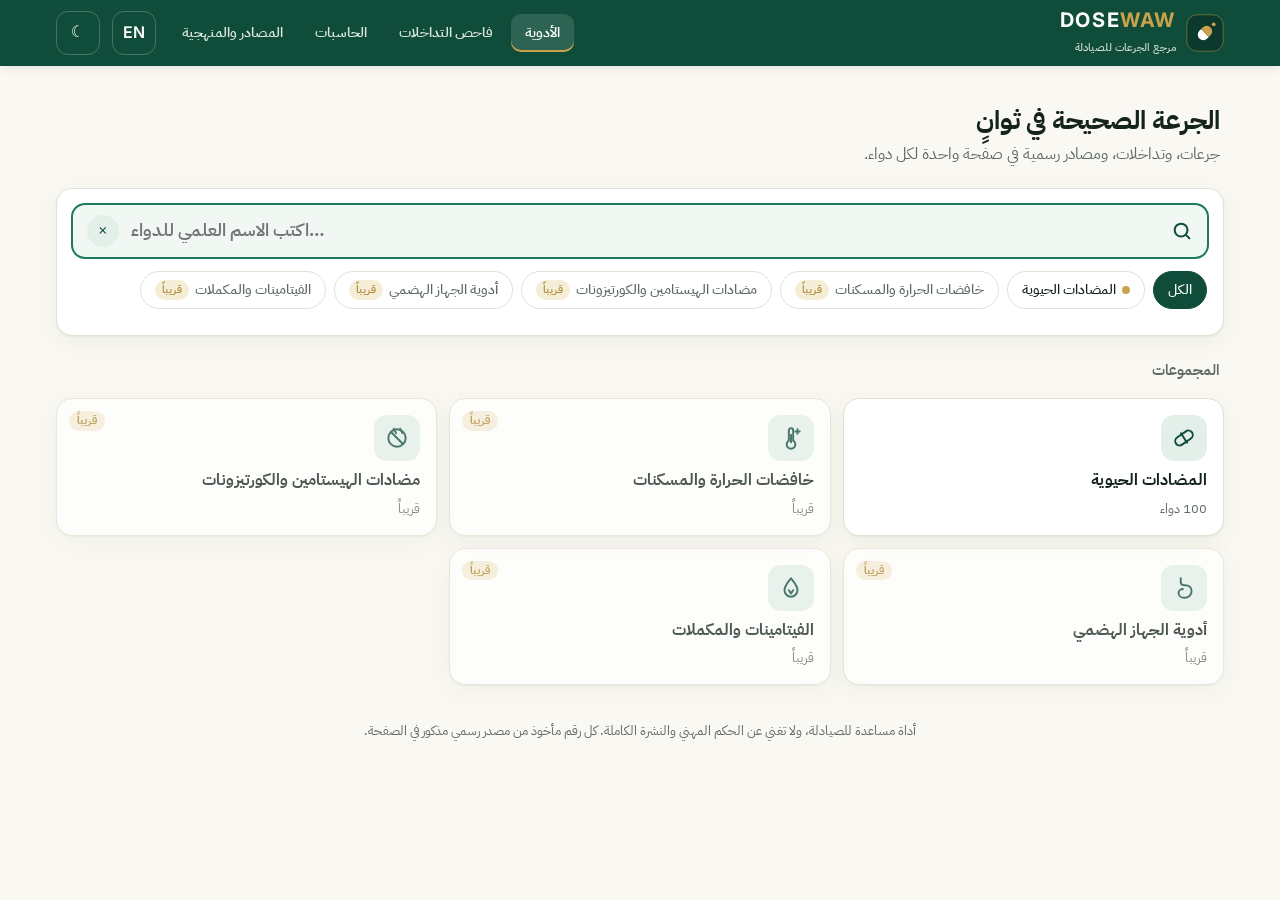
==== index.html @ 6805a46f "Phase 1 (step 1): the real site with 100 antibiotics - Static site for Cloudflare (no server code): " ====
<!doctype html>
<html lang="ar" dir="rtl">
<head>
<meta charset="utf-8">
<meta name="viewport" content="width=device-width, initial-scale=1, viewport-fit=cover">
<title>DOSEWAW</title>
<meta name="description" content="مرجع الجرعات للصيادلة: جرعات وتداخلات ومصادر رسمية في صفحة واحدة لكل دواء.">
<meta name="theme-color" content="#0F4D3A">
<link rel="manifest" href="manifest.webmanifest">
<link rel="icon" href="brand/logo.svg" type="image/svg+xml">
<link rel="stylesheet" href="brand/theme.css">
<link rel="stylesheet" href="css/app.css">
<script>/* theme before first paint, so dark mode never flashes */try{var t=JSON.parse(localStorage.getItem('dw-theme')||'"auto"');if(t==='dark'||t==='light')document.documentElement.dataset.theme=t}catch(e){}</script>
</head>
<body>
<a class="sr-only" href="#app">تخطي إلى المحتوى</a>
<header class="top">
  <div class="in">
    <a class="brand" href="#/" aria-label="DOSEWAW">
      <img class="logo" id="blogo" src="brand/logo.svg" width="38" height="38" alt="">
      <span><span class="word" id="bname">DOSE<b>WAW</b></span><small id="btag"></small></span>
    </a>
    <span class="sp"></span>
    <nav class="topnav" id="topnav" aria-label="الأقسام"></nav>
    <button class="ib en" type="button" id="hlang">EN</button>
    <button class="ib" type="button" id="htheme" aria-label="المظهر">☾</button>
  </div>
</header>
<main class="wrap" id="app" tabindex="-1"></main>
<p class="disc" id="disc"></p>
<nav class="tabs" id="tabs" aria-label="الأقسام"></nav>
<script src="brand/brand.js"></script>
<script src="js/i18n.js"></script>
<script src="js/engine.js"></script>
<script src="js/app.js"></script>
</body>
</html>
---- brand/theme.css ----
/* DOSEWAW · الهوية البصرية (الألوان والخطوط والأشكال)
   هذا الملف وحده يتحكم في شكل الموقع. غيّر القيم هنا فقط، ولا حاجة لتعديل أي كود آخر.
   Brand file: every colour, font and shape of the site comes from here. */

@import url('https://fonts.googleapis.com/css2?family=IBM+Plex+Sans+Arabic:wght@400;500;600;700&family=Inter:wght@400;500;600;700&display=swap');

:root{
  /* اللون الأساسي (الأخضر) — Primary */
  --primary:#0F4D3A;          /* الشريط العلوي، رأس النتيجة، الأزرار المختارة */
  --primary-deep:#0B3A2C;     /* الطرف الغامق في رأس النتيجة */
  --primary-mid:#1F7A5A;      /* إطار البحث والعناصر المختارة */
  --primary-soft:#E3EFE9;     /* خلفيات الأيقونات والوسوم */
  --primary-tint:#F1F7F3;     /* خلفيات خفيفة جداً */
  --primary-text:#0F4D3A;     /* النصوص بلون الهوية */
  --on-primary:#FFFFFF;       /* النص فوق اللون الأساسي */

  /* لون التمييز (الذهبي) — Highlight */
  --highlight:#C9A24B;        /* زر «نسخ النتيجة»، خط تحت النتيجة */
  --highlight-text:#A9842F;   /* نصوص ذهبية */
  --highlight-soft:#F6EDD6;   /* خلفيات ذهبية خفيفة */
  --on-highlight:#1E1606;     /* النص فوق الذهبي */

  /* الصفحة — Page */
  --bg:#FAF8F2;               /* خلفية الصفحة (عاجي) */
  --card:#FFFFFF;             /* البطاقات */
  --ink:#14231D;              /* النص الرئيسي */
  --mute:#5D6B64;             /* النص الثانوي */
  --line:#E4E0D3;             /* الحدود */
  --header-line:rgba(255,255,255,.22);
  --badge-bg:#E2F3E8; --badge-text:#17663A;   /* وسم AWaRe */

  /* درجات خطورة التداخلات — Severity */
  --major:#B42318; --major-bg:#FDECEA;
  --mod:#9A5B00;   --mod-bg:#FFF4E0;
  --minor:#3D5A80; --minor-bg:#EAF0F7;

  /* الخطوط — Fonts */
  --font:'IBM Plex Sans Arabic','Inter',system-ui,-apple-system,'Segoe UI',Tahoma,sans-serif;
  --font-num:'Inter',system-ui,sans-serif;     /* الأرقام والإنجليزي */

  /* الأشكال — Shapes */
  --radius:16px;
  --shadow:0 1px 2px rgba(15,77,58,.06),0 6px 24px rgba(15,77,58,.06);
  --shadow-strong:0 10px 30px rgba(15,77,58,.18);
}

/* الوضع الليلي — Dark mode (القيم نفسها مكررة مرتين: تلقائي حسب الجهاز، ويدوي بالزر) */
@media (prefers-color-scheme: dark){
  :root:not([data-theme="light"]){
    --primary-soft:#16352B; --primary-tint:#11271F; --primary-text:#8FD6B5;
    --highlight-soft:#3A2F17;
    --bg:#0C1713; --card:#13221C; --ink:#E9F1EC; --mute:#9DB0A6; --line:#22362D;
    --badge-bg:#16352B; --badge-text:#8FD6B5;
    --major-bg:#3A1612; --mod-bg:#35260C; --minor-bg:#17263A; --major:#F28B82; --mod:#F2C26B; --minor:#9CC0EA;
    --shadow:none; --shadow-strong:none;
  }
}
:root[data-theme="dark"]{
  --primary-soft:#16352B; --primary-tint:#11271F; --primary-text:#8FD6B5;
  --highlight-soft:#3A2F17;
  --bg:#0C1713; --card:#13221C; --ink:#E9F1EC; --mute:#9DB0A6; --line:#22362D;
  --badge-bg:#16352B; --badge-text:#8FD6B5;
  --major-bg:#3A1612; --mod-bg:#35260C; --minor-bg:#17263A; --major:#F28B82; --mod:#F2C26B; --minor:#9CC0EA;
  --shadow:none; --shadow-strong:none;
}
---- css/app.css ----
/* DOSEWAW · css/app.css — layout only. Every colour, font and shape comes from brand/theme.css. */
*{box-sizing:border-box}
[hidden]{display:none!important}
html,body{margin:0}
body{background:var(--bg);color:var(--ink);font-family:var(--font);font-size:16px;line-height:1.6;-webkit-font-smoothing:antialiased;padding-bottom:84px}
.en,.num{font-family:var(--font-num)}
button,input{font:inherit;color:inherit}
a{color:var(--primary-text)}

/* Header */
.top{position:sticky;top:0;z-index:20;background:var(--primary);color:var(--on-primary);box-shadow:0 2px 10px rgba(0,0,0,.08)}
.top .in{max-width:1200px;margin:0 auto;display:flex;align-items:center;gap:12px;padding:10px 16px}
.brand{display:flex;align-items:center;gap:10px;text-decoration:none;color:var(--on-primary)}
.brand .word{font-family:var(--font-num);font-weight:700;letter-spacing:.08em;font-size:20px;line-height:1}
.brand .word b{color:var(--highlight);font-weight:700}
.brand small{display:block;font-size:11px;letter-spacing:0;opacity:.8;font-family:var(--font);font-weight:500;margin-top:3px}
.top .sp{flex:1}
.ib{min-width:44px;height:44px;border-radius:12px;border:1px solid var(--header-line);background:transparent;color:var(--on-primary);cursor:pointer;font-weight:600;padding:0 10px}

/* Search */
.wrap{max-width:1200px;margin:0 auto;padding:16px}
.search{background:var(--card);border:1px solid var(--line);border-radius:var(--radius);box-shadow:var(--shadow);padding:14px}
.sbox{display:flex;align-items:center;gap:10px;background:var(--primary-tint);border:2px solid var(--primary-mid);border-radius:14px;padding:0 14px;height:56px}
.sbox svg{flex:none;color:var(--primary-text)}
.sbox input{border:0;background:transparent;outline:0;flex:1;font-size:18px;font-weight:600;min-width:0}
.sbox .clr{border:0;background:var(--primary-soft);border-radius:99px;width:32px;height:32px;cursor:pointer;color:var(--primary-text)}
.chips{display:flex;gap:8px;overflow-x:auto;padding:12px 2px 2px;scrollbar-width:none}
.chips::-webkit-scrollbar{display:none}
.chip{flex:none;text-decoration:none;color:var(--ink);display:inline-flex;align-items:center;gap:6px;border:1px solid var(--line);background:var(--card);border-radius:99px;padding:7px 14px;font-size:14px;font-weight:500;white-space:nowrap;cursor:pointer}
.chip[aria-pressed="true"]{background:var(--primary);border-color:var(--primary);color:var(--on-primary)}
.chip .dot{width:8px;height:8px;border-radius:50%;background:var(--highlight)}
.chip.soon{color:var(--mute)}
.chip.soon em{font-style:normal;font-size:11px;background:var(--highlight-soft);color:var(--highlight-text);border-radius:99px;padding:1px 7px}
.recent{display:flex;gap:8px;align-items:center;flex-wrap:wrap;font-size:13px;color:var(--mute);margin-top:10px}
.recent button{border:0;background:var(--highlight-soft);color:var(--ink);border-radius:99px;padding:4px 12px;font-size:13px;cursor:pointer}

/* Drug head */
.dhead{display:flex;align-items:flex-start;gap:14px;margin:18px 2px 12px}
.dicon{flex:none;width:52px;height:52px;border-radius:14px;background:var(--primary-soft);display:grid;place-items:center;color:var(--primary-text)}
.dhead h1{margin:0;font-size:24px;line-height:1.3}
.dhead h1 .en{font-size:15px;font-weight:500;color:var(--mute);margin-inline-start:8px}
.tags{display:flex;gap:6px;flex-wrap:wrap;margin-top:6px}
.tag{font-size:12px;border-radius:99px;padding:2px 10px;background:var(--primary-soft);color:var(--primary-text);font-weight:600}
.tag.gold{background:var(--highlight-soft);color:var(--highlight-text)}
.tag.access{background:var(--badge-bg);color:var(--badge-text)}

/* Layout */
.grid{display:grid;gap:16px}
@media (min-width:1024px){
  .grid{grid-template-columns:minmax(380px,440px) 1fr;align-items:start}
}
@media (min-width:700px) and (max-width:1023px){
  .info{display:grid;grid-template-columns:1fr 1fr;gap:16px}
  .info .card.wide{grid-column:1/-1}
}
.calc-col,.info{display:grid;gap:16px}
.grid>*,.calc-col>*,.info>*{min-width:0}
.card{background:var(--card);border:1px solid var(--line);border-radius:var(--radius);box-shadow:var(--shadow);padding:16px}
.card h2{margin:0 0 12px;font-size:17px;display:flex;align-items:center;gap:8px}
.card h2 .ic{width:30px;height:30px;border-radius:9px;display:grid;place-items:center;background:var(--primary-soft);color:var(--primary-text);font-size:16px}
.card h2 .cnt{margin-inline-start:auto;font-size:12px;font-weight:600;color:var(--mute)}

/* Patient input */
.seg{display:grid;grid-template-columns:repeat(3,1fr);background:var(--primary-tint);border:1px solid var(--line);border-radius:14px;padding:4px;gap:4px}
.seg.two{grid-template-columns:1fr 1fr}
.seg button{border:0;background:transparent;border-radius:10px;min-height:44px;font-weight:600;font-size:15px;cursor:pointer;color:var(--mute)}
.seg button[aria-pressed="true"]{background:var(--card);color:var(--primary-text);box-shadow:0 1px 3px rgba(0,0,0,.08);outline:2px solid var(--primary-mid)}
.numin{display:flex;align-items:center;gap:10px;margin-top:12px;border:2px solid var(--line);border-radius:14px;padding:0 16px;height:64px;background:var(--card)}
.numin:focus-within{border-color:var(--primary-text)}
.numin input{border:0;outline:0;background:transparent;flex:1;width:100%;font-size:30px;font-weight:700;min-width:0;font-family:var(--font-num);text-align:start}
.numin span{color:var(--mute);font-weight:600}
.est{font-size:13px;color:var(--highlight-text);background:var(--highlight-soft);border-radius:10px;padding:6px 10px;margin-top:8px}
.lbl{font-size:13px;font-weight:600;color:var(--mute);margin:14px 2px 6px}
.lbl.first{margin-top:0}
.opts{display:grid;gap:6px}
.opt{display:flex;align-items:center;gap:10px;border:1px solid var(--line);border-radius:12px;padding:10px 12px;min-height:48px;cursor:pointer;background:var(--card);text-align:start;font-size:14.5px}
.opt i{flex:none;width:20px;height:20px;border-radius:50%;border:2px solid var(--mute)}
.opt[aria-pressed="true"]{border-color:var(--primary-text);background:var(--primary-tint)}
.opt[aria-pressed="true"] i{border:6px solid var(--primary-mid)}
.check{display:flex;align-items:center;gap:10px;margin-top:10px;font-size:14px;color:var(--mute);cursor:pointer}
.check input{width:20px;height:20px;accent-color:var(--primary-text)}

/* Result */
.result{padding:0;overflow:hidden;border:0;box-shadow:var(--shadow-strong)}
.rhead{background:linear-gradient(135deg,var(--primary) 0%,var(--primary-deep) 100%);color:var(--on-primary);padding:16px 18px;position:relative}
.rhead:after{content:"";position:absolute;inset-inline:18px;bottom:0;height:3px;background:var(--highlight);border-radius:3px 3px 0 0}
.rhead .k{font-size:13px;opacity:.85;font-weight:500;display:flex;justify-content:space-between}
.rhead .big{font-family:var(--font-num);font-size:40px;font-weight:700;line-height:1.15;margin-top:4px}
.rhead .big small{font-family:var(--font);font-size:18px;font-weight:600;opacity:.9}
.rhead .sub{font-size:14px;opacity:.9;margin-top:2px}
.rbody{padding:14px 18px;background:var(--card)}
table.ml{width:100%;border-collapse:collapse;font-size:15px}
table.ml th{font-size:12px;color:var(--mute);font-weight:600;text-align:start;padding:4px 0 8px}
table.ml td{padding:10px 0;border-top:1px solid var(--line)}
table.ml td.v{font-family:var(--font-num);font-weight:700;font-size:20px;color:var(--primary-text);text-align:end;white-space:nowrap}
table.ml td.v small{font-family:var(--font);font-size:13px;color:var(--mute);font-weight:500}
table.ml tr.best td{background:var(--highlight-soft)}
table.ml tr.best td:first-child{border-start-start-radius:10px;border-end-start-radius:10px;padding-inline-start:8px}
table.ml tr.best td:last-child{border-start-end-radius:10px;border-end-end-radius:10px;padding-inline-end:8px}
.facts{display:grid;grid-template-columns:1fr 1fr;gap:8px;margin-top:12px}
.fact{background:var(--primary-tint);border-radius:12px;padding:8px 12px}
.fact b{display:block;font-size:12px;color:var(--mute);font-weight:600}
.fact span{font-weight:600;font-size:14px}
.warn{margin-top:10px;border-radius:12px;padding:10px 12px;font-size:14px;background:var(--mod-bg);color:var(--mod);font-weight:500}
.warn.red{background:var(--major-bg);color:var(--major)}
.src{font-size:12.5px;color:var(--mute);margin-top:12px}
.src a{font-weight:600}
.acts{display:grid;grid-template-columns:repeat(3,1fr);gap:8px;margin-top:12px}
.btn{min-height:46px;border-radius:12px;border:1px solid var(--line);background:var(--card);font-weight:600;cursor:pointer;font-size:14px}
.btn.pri{background:var(--highlight);border-color:var(--highlight);color:var(--on-highlight)}
.empty{padding:22px 18px;color:var(--mute);text-align:center}

/* Info sections */
.ilist{display:grid;gap:8px}
.inter{display:flex;gap:10px;border:1px solid var(--line);border-radius:12px;padding:10px 12px;border-inline-start:5px solid var(--minor)}
.inter.major{border-inline-start-color:var(--major)}
.inter.moderate{border-inline-start-color:var(--mod)}
.inter b{display:block;font-size:15px}
.inter p{margin:2px 0 0;font-size:14px;color:var(--mute)}
.sev{flex:none;align-self:flex-start;font-size:11.5px;font-weight:700;border-radius:99px;padding:2px 9px;background:var(--minor-bg);color:var(--minor)}
.major .sev{background:var(--major-bg);color:var(--major)}
.moderate .sev{background:var(--mod-bg);color:var(--mod)}
.inter .grow{flex:1}
.ref{font-size:11.5px;font-weight:700;color:var(--highlight-text);text-decoration:none;background:var(--highlight-soft);border-radius:6px;padding:0 6px;margin-inline-start:4px}
.row{display:flex;gap:10px;padding:10px 0;border-top:1px solid var(--line);font-size:14.5px}
.row:first-of-type{border-top:0;padding-top:0}
.row b{flex:none;width:118px;color:var(--mute);font-size:13px;font-weight:600;padding-top:2px}
ol.refs{margin:0;padding-inline-start:20px;font-size:14px}
ol.refs li{margin-bottom:8px}
ol.refs .d{color:var(--mute);font-size:12.5px}

.disc{font-size:12.5px;color:var(--mute);text-align:center;margin:20px auto 8px;max-width:640px;padding:0 16px}
.mock{display:inline-block;background:var(--highlight-soft);color:var(--highlight-text);font-weight:700;font-size:12px;border-radius:99px;padding:2px 10px;margin-bottom:6px}

/* Bottom bar (phone / tablet) */
.tabs{position:fixed;bottom:0;inset-inline:0;z-index:30;background:var(--card);border-top:1px solid var(--line);display:grid;grid-template-columns:repeat(4,1fr);padding:6px 6px calc(6px + env(safe-area-inset-bottom))}
.tabs a,.tabs button{text-decoration:none;border:0;background:transparent;display:flex;flex-direction:column;align-items:center;gap:2px;font-size:12px;font-weight:600;color:var(--mute);padding:4px 0;cursor:pointer}
.tabs a svg,.tabs button svg{width:24px;height:24px}
.tabs a[aria-current="page"],.tabs button[aria-current="page"]{color:var(--primary-text)}
.tabs a[aria-current="page"] .pill,.tabs button[aria-current="page"] .pill{background:var(--primary-soft)}
.tabs .pill{border-radius:99px;padding:3px 18px;display:grid;place-items:center}
.side{display:none}
@media (min-width:1024px){
  body{padding-bottom:0}
  .tabs{display:none}
  .topnav{display:flex!important}
}
.topnav{display:none;gap:4px}
.topnav a{color:var(--on-primary);text-decoration:none;font-weight:600;font-size:14px;padding:8px 14px;border-radius:10px;opacity:.85}
.topnav a.on{background:rgba(255,255,255,.12);opacity:1;box-shadow:inset 0 -2px 0 var(--highlight)}

/* ===== Phase 1 additions ===== */
.sr-only{position:absolute;width:1px;height:1px;overflow:hidden;clip:rect(0 0 0 0);white-space:nowrap}
.hero{padding:22px 4px 6px}
.hero h1{margin:0 0 4px;font-size:26px;line-height:1.3}
.hero p{margin:0 0 14px;color:var(--mute)}
.sres{display:grid;gap:6px;margin-top:10px}
.sres a{display:flex;align-items:center;gap:10px;text-decoration:none;color:var(--ink);border:1px solid var(--line);border-radius:12px;padding:10px 12px;min-height:52px;background:var(--card)}
.sres a:hover,.sres a:focus{border-color:var(--primary-mid);outline:0}
.sres a b{font-size:16px}
.sres a .en{color:var(--mute);font-size:13px;margin-inline-start:6px}
.sres a .c{margin-inline-start:auto;font-size:12px;color:var(--mute);text-align:end}
.sres .none{color:var(--mute);padding:10px 4px}
.groups{display:grid;grid-template-columns:repeat(2,1fr);gap:12px;margin-top:16px}
@media (min-width:700px){.groups{grid-template-columns:repeat(3,1fr)}}
.gcard{display:flex;flex-direction:column;gap:8px;text-decoration:none;color:var(--ink);background:var(--card);border:1px solid var(--line);border-radius:var(--radius);padding:16px;box-shadow:var(--shadow);min-height:132px;position:relative}
.gcard .gi{width:46px;height:46px;border-radius:13px;background:var(--primary-soft);color:var(--primary-text);display:grid;place-items:center}
.gcard b{font-size:15.5px;line-height:1.4}
.gcard small{color:var(--mute);font-size:12.5px}
.gcard.soon{opacity:.75}
.gcard .soonb{position:absolute;top:12px;inset-inline-end:12px;font-size:11px;font-weight:700;background:var(--highlight-soft);color:var(--highlight-text);border-radius:99px;padding:1px 8px}
.sec-title{font-size:15px;color:var(--mute);margin:22px 4px 8px;font-weight:600}
.recent:empty{display:none}
.star{margin-inline-start:auto;flex:none;width:44px;height:44px;border-radius:12px;border:1px solid var(--line);background:var(--card);font-size:20px;cursor:pointer;color:var(--highlight)}
.dhead{align-items:center}
.dhead>div:nth-child(2){flex:1;min-width:0}
details.kid{margin-top:12px;border:1px solid var(--line);border-radius:14px;background:var(--primary-tint)}
details.kid summary{cursor:pointer;list-style:none;padding:12px 14px;font-weight:600;font-size:14.5px;display:flex;align-items:center;gap:8px;min-height:48px}
details.kid summary::-webkit-details-marker{display:none}
details.kid summary:after{content:"＋";margin-inline-start:auto;color:var(--primary-text)}
details.kid[open] summary:after{content:"－"}
details.kid .kv{font-size:12.5px;color:var(--mute);font-weight:500}
.kgrid{display:grid;grid-template-columns:1fr 1fr;gap:10px;padding:0 14px 14px}
.fld{display:grid;gap:4px}
.fld label,.fld .fl{font-size:12.5px;font-weight:600;color:var(--mute)}
.fld input,.fld select{height:48px;border:1px solid var(--line);border-radius:12px;background:var(--card);padding:0 12px;font-size:17px;font-family:var(--font-num);width:100%;min-width:0}
.fld select{font-family:var(--font);font-size:15px}
.fld input:focus,.fld select:focus{outline:2px solid var(--primary-mid);border-color:transparent}
.unitrow{display:flex;gap:6px}
.unitrow input{flex:1}
.unitrow select{width:auto;flex:none;font-size:13px;padding:0 6px}
.rhead .bigtxt{font-size:21px;font-weight:700;line-height:1.45;margin-top:4px}
.rrows{display:grid;gap:8px}
.rrow{border:1px solid var(--line);border-radius:12px;padding:10px 12px;font-size:14.5px}
.rrow b{display:block;font-size:12.5px;color:var(--mute);font-weight:600;margin-bottom:2px}
.rrow.warn{background:var(--mod-bg);border-color:transparent;color:var(--mod)}
.rrow.warn b{color:inherit}
.rrow.need{background:var(--primary-tint);color:var(--mute);border-style:dashed}
.hint{font-size:12.5px;color:var(--mute);margin:10px 0 0}
.fields{display:grid;gap:10px}
.chk{display:flex;align-items:center;gap:10px;min-height:44px;font-size:14.5px;cursor:pointer}
.chk input{width:20px;height:20px;accent-color:var(--primary-mid)}
.prose{font-size:14.5px}
.prose p{margin:0 0 8px}
.page-h{display:flex;align-items:center;gap:12px;margin:18px 2px 12px}
.page-h h1{margin:0;font-size:22px}
.list{display:grid;gap:8px}
.picked{display:flex;flex-wrap:wrap;gap:8px;margin-top:10px}
.picked button{border:0;border-radius:99px;background:var(--primary);color:var(--on-primary);padding:6px 12px;font-weight:600;cursor:pointer}
.ref-item{scroll-margin-top:90px;border-radius:10px;padding:4px}
.ref-item.hl{background:var(--highlight-soft)}
.ref-item .k{font-size:11px;font-weight:700;border-radius:6px;padding:0 6px;background:var(--primary-soft);color:var(--primary-text);margin-inline-start:6px}
.menu a,.menu button{display:flex;align-items:center;gap:12px;width:100%;text-align:start;text-decoration:none;color:var(--ink);background:var(--card);border:1px solid var(--line);border-radius:14px;padding:14px;min-height:56px;font-size:15.5px;font-weight:600;cursor:pointer;margin-bottom:8px}
.toast{position:fixed;bottom:96px;left:50%;transform:translateX(-50%);background:var(--ink);color:var(--bg);border-radius:99px;padding:10px 18px;font-weight:600;z-index:50;opacity:0;transition:opacity .2s;pointer-events:none}
.toast.on{opacity:1}
@media (min-width:1024px){.toast{bottom:28px}}
html[dir="ltr"] .rhead .big,html[dir="ltr"] .numin input{text-align:start}
@media print{
  .top,.tabs,.search,.info,.calc-col>section:not(.result),.acts,.star,.disc{display:none!important}
  body{background:#fff;color:#000}
  .result{box-shadow:none;border:1px solid #999}
}
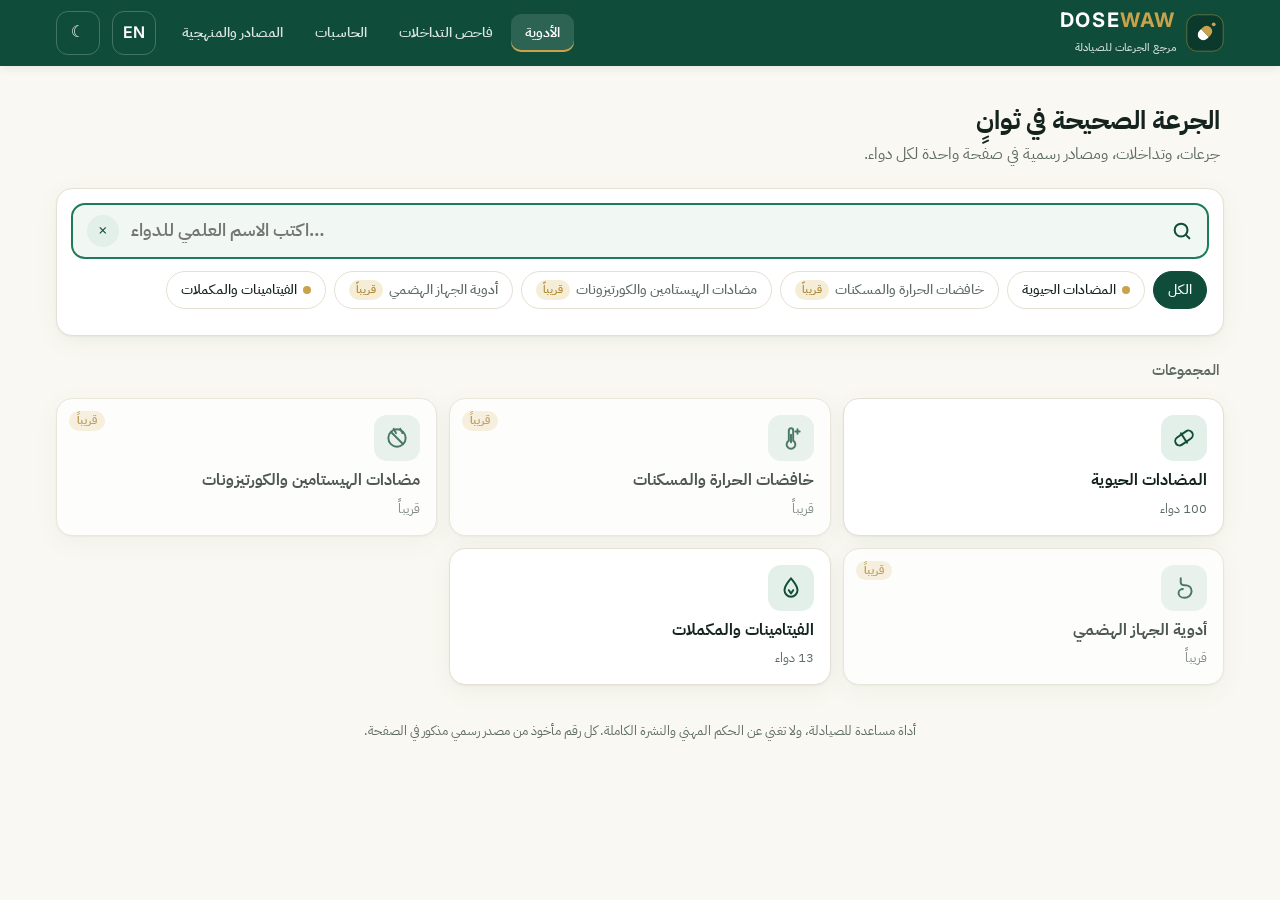
==== commit 350e64d6: "Improvements 1-5: patient card, mixing water, review stamp, error reports, typo search 1. Patient ca" ====
--- a/index.html
+++ b/index.html
@@ -30,6 +30,7 @@
 <p class="disc" id="disc"></p>
 <nav class="tabs" id="tabs" aria-label="الأقسام"></nav>
 <script src="brand/brand.js"></script>
+<script src="js/config.js"></script>
 <script src="js/i18n.js"></script>
 <script src="js/engine.js"></script>
 <script src="js/app.js"></script>
--- a/brand/theme.css
+++ b/brand/theme.css
@@ -28,6 +28,12 @@
   --line:#E4E0D3;             /* الحدود */
   --header-line:rgba(255,255,255,.22);
   --badge-bg:#E2F3E8; --badge-text:#17663A;   /* وسم AWaRe */
+
+  /* رأس النتيجة عند الخطر (مثل نقص شديد) — Alert result */
+  --alert:#7A1F14; --alert-deep:#4A120B;
+
+  /* بطاقة المريض (ورقة بيضاء دائماً، حتى في الوضع الليلي) — Patient card paper */
+  --paper:#FFFFFF; --paper-ink:#111111; --paper-mute:#555555;
 
   /* درجات خطورة التداخلات — Severity */
   --major:#B42318; --major-bg:#FDECEA;
--- a/css/app.css
+++ b/css/app.css
@@ -220,3 +220,76 @@
   body{background:#fff;color:#000}
   .result{box-shadow:none;border:1px solid #999}
 }
+
+/* ===== vitamins (form of the VITAWAW calculators, drawn in this design) ===== */
+.vform .grid{display:grid;grid-template-columns:1fr 1fr;gap:10px}
+.vform .f,.vform .block{display:grid;gap:6px;min-width:0}
+.vform .block{margin-top:12px}
+.vform .block .block{margin-top:6px}
+.vform .l{font-size:12.5px;font-weight:600;color:var(--mute)}
+.vform .req{color:var(--major)}
+.vform input[type=number],.vform select{height:48px;border:1px solid var(--line);border-radius:12px;background:var(--card);padding:0 12px;font-size:16px;width:100%;min-width:0;color:var(--ink)}
+.vform input[type=number]{font-family:var(--font-num);font-size:18px;font-weight:600}
+.vform input:focus,.vform select:focus{outline:2px solid var(--primary-mid);border-color:transparent}
+.vform input.bad{border-color:var(--major)}
+.vform .err{color:var(--major);font-size:12.5px;margin:0}
+.vform .unit{display:flex;gap:6px}
+.vform .unit input{flex:1}
+.vform .unit select{width:auto;flex:none;font-size:13px;padding:0 6px}
+.vform .unit .u{align-self:center;color:var(--mute);font-size:13px;font-family:var(--font-num);white-space:nowrap}
+.vform .chk{align-items:flex-start;margin-top:8px}
+.vform .chk input{margin-top:3px;flex:none}
+.vform .chk small{display:block;color:var(--mute);font-size:12.5px}
+.vform .hint{margin:0}
+.vform [hidden]{display:none!important}
+.rhead.warn:after{background:var(--mod)}
+.rhead.bad{background:linear-gradient(135deg,var(--alert) 0%,var(--alert-deep) 100%)}
+.vbadge{background:rgba(255,255,255,.14);border-radius:99px;padding:1px 10px;font-weight:600}
+.rhead .sub a,.rhead .bigtxt a{color:inherit}
+.rhead .ref{background:rgba(255,255,255,.18);color:inherit}
+ol.vplan{margin:0 0 10px;padding-inline-start:20px;display:grid;gap:6px;font-size:14.5px}
+ol.vplan b{display:block}
+ol.vplan span{color:var(--mute);font-size:13.5px}
+.empty small{display:block;margin-top:6px}
+/* owner panel */
+.toks{display:grid;gap:6px}
+@media (min-width:700px){.toks{grid-template-columns:1fr 1fr;column-gap:16px}}
+.tokrow{display:grid;grid-template-columns:1fr 44px 104px;gap:8px;align-items:center;min-height:44px}
+.tokn{font-size:13.5px;font-weight:500}
+.tokrow input[type=color]{width:44px;height:40px;border:1px solid var(--line);border-radius:10px;padding:2px;background:var(--card)}
+.tokrow input[data-ct]{height:40px;border:1px solid var(--line);border-radius:10px;padding:0 8px;font-family:var(--font-num);font-size:13px;width:100%;min-width:0;background:var(--card);color:var(--ink)}
+textarea.ta{border:1px solid var(--line);border-radius:12px;padding:10px 12px;font:inherit;font-size:15px;width:100%;background:var(--card);color:var(--ink);resize:vertical}
+.fld input[type=email],.fld input[type=password],.fld input:not([type]){font-family:var(--font)}
+/* small layout helpers (no style attributes: the security policy blocks them) */
+.mt2{margin-top:2px}.mt6{margin-top:6px}.mt8{margin-top:8px}.mt10{margin-top:10px}.mt12{margin-top:12px}.mt16{margin-top:16px}
+.m0{margin:0}.mb6{margin-bottom:6px}.mb8{margin-bottom:8px}.mb10{margin-bottom:10px}.mb12{margin-bottom:12px}.p0{padding:0}.w100{width:100%}
+.lead{margin:0 4px 12px}.ta-s{text-align:start}.ta-e{text-align:end}.mw460{max-width:460px}.h48{height:48px}.strike{text-decoration:line-through}
+.acts.two{grid-template-columns:1fr 1fr}.easy{color:var(--highlight-text);font-weight:600}
+.swrow{display:flex;gap:8px;align-items:center}.sw{width:18px;height:18px;border-radius:5px;border:1px solid var(--line);flex:none}
+
+/* reconstitution, patient card, floating window, review stamp, report */
+details.recon{border:1px solid var(--line);border-radius:12px;padding:0 12px;background:var(--primary-tint)}
+details.recon summary{cursor:pointer;padding:10px 0;font-weight:600;font-size:14px;min-height:44px;display:flex;align-items:center}
+.sheet{position:fixed;inset:0;z-index:60;background:rgba(0,0,0,.45);display:flex;align-items:flex-end;justify-content:center}
+@media (min-width:700px){.sheet{align-items:center}}
+.sheet-in{background:var(--card);color:var(--ink);width:100%;max-width:520px;max-height:92vh;overflow:auto;border-radius:18px 18px 0 0;padding:16px 16px calc(16px + env(safe-area-inset-bottom))}
+@media (min-width:700px){.sheet-in{border-radius:18px}}
+.sheet-h{display:flex;align-items:center;justify-content:space-between;margin-bottom:12px;font-size:17px}
+.ib2{width:44px;height:44px;border-radius:12px;border:1px solid var(--line);background:var(--card);color:var(--ink);font-size:22px;cursor:pointer}
+.pcard{border:2px solid var(--primary);border-radius:16px;padding:14px 16px;background:var(--paper);color:var(--paper-ink)}
+.pc-h{display:flex;justify-content:space-between;align-items:center;border-bottom:2px solid var(--highlight);padding-bottom:8px;margin-bottom:10px;font-family:var(--font-num)}
+.pc-h b{letter-spacing:.06em;color:var(--primary)}
+.pcard dl{margin:0;display:grid;grid-template-columns:auto 1fr;gap:6px 12px;font-size:16px}
+.pcard dt{font-weight:700;color:var(--paper-mute)}
+.pcard dd{margin:0;font-weight:600}
+.pcard ul{margin:12px 0 0;padding-inline-start:20px;font-size:15px;display:grid;gap:4px}
+.pc-f{font-size:13px;color:var(--paper-mute);margin:12px 0 0;border-top:1px dashed var(--paper-mute);padding-top:8px}
+.revline{font-size:12.5px;color:var(--mute);margin-top:6px;display:flex;flex-wrap:wrap;gap:4px 10px;align-items:center}
+.revline b{color:var(--primary-text)}
+.report-btn{display:block;margin:16px auto 0;background:none;border:0;color:var(--mute);text-decoration:underline;font-size:13.5px;cursor:pointer;min-height:44px}
+@media print{
+  body.printcard>*:not(.sheet){display:none!important}
+  body.printcard .sheet{position:static;background:none;display:block}
+  body.printcard .sheet-in{max-width:none;padding:0;box-shadow:none}
+  body.printcard .sheet-h,body.printcard .sheet-in>div>:not(.pcard){display:none!important}
+}
